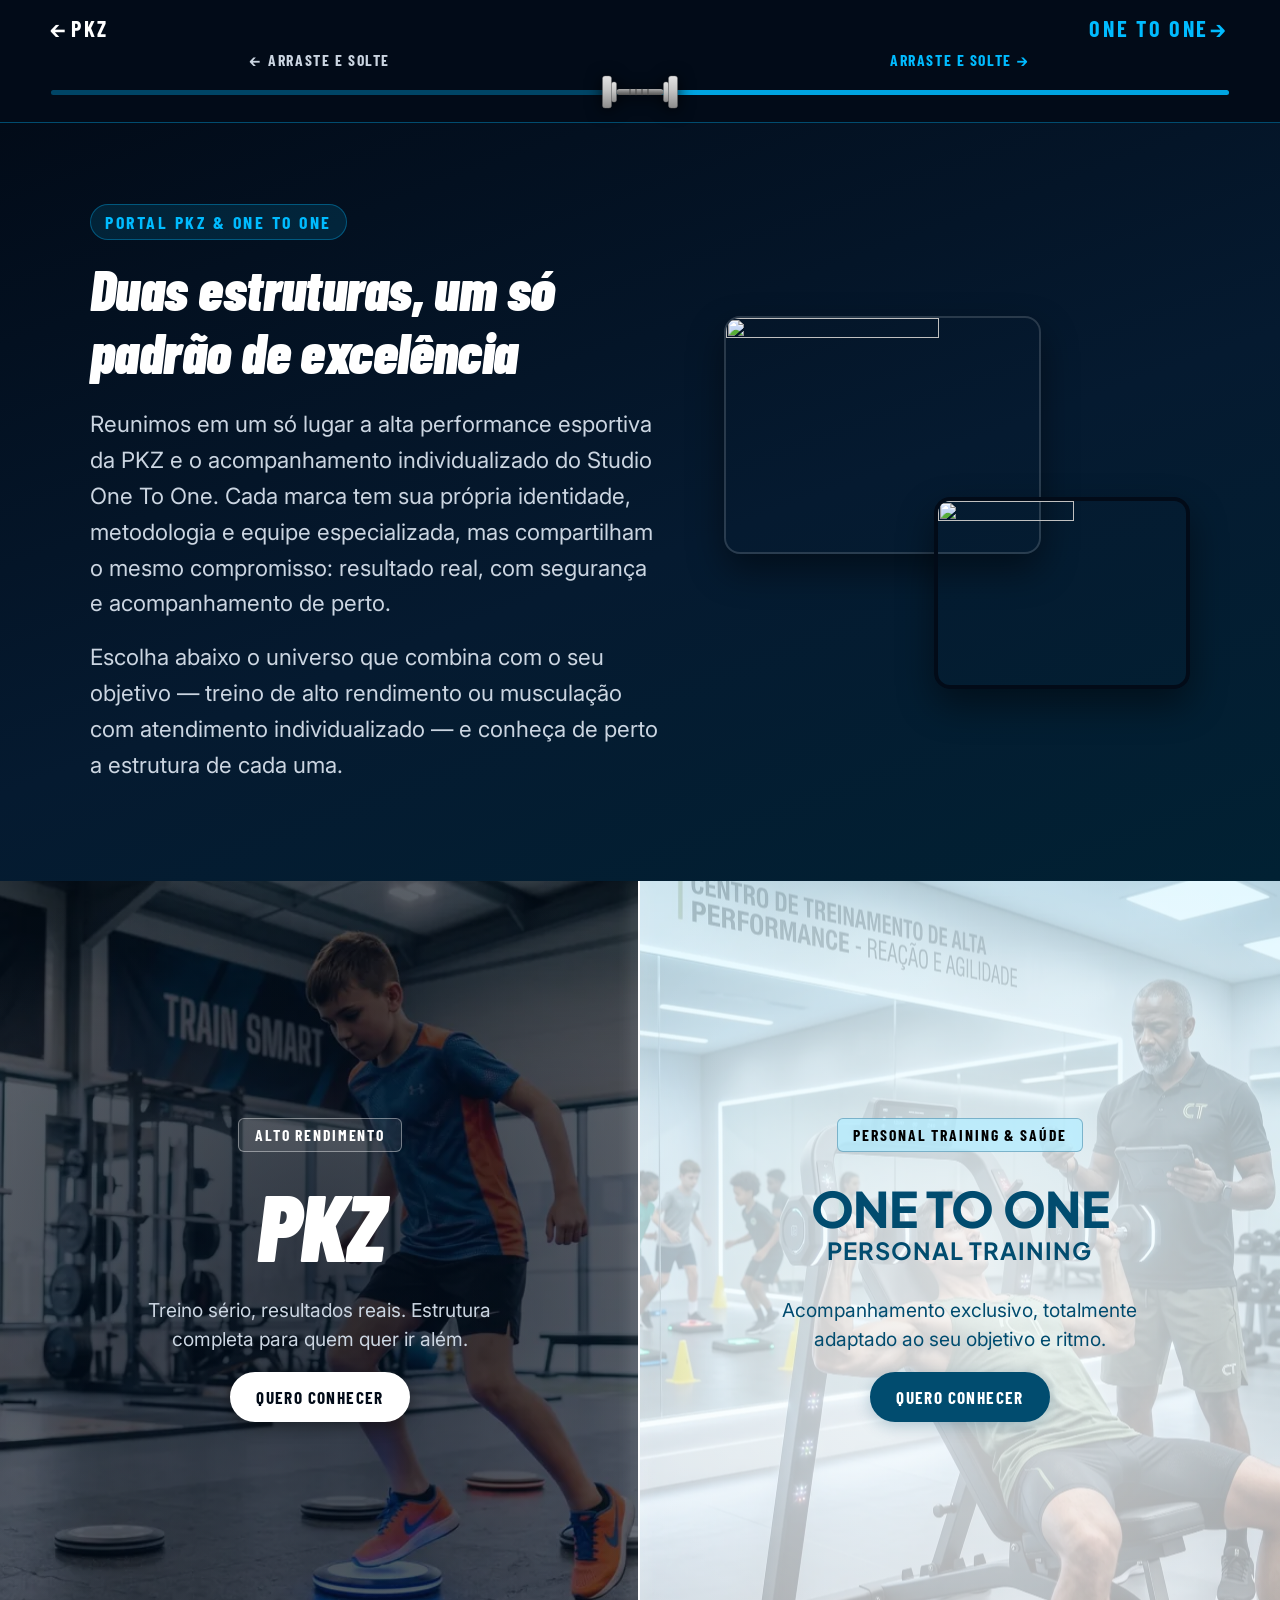
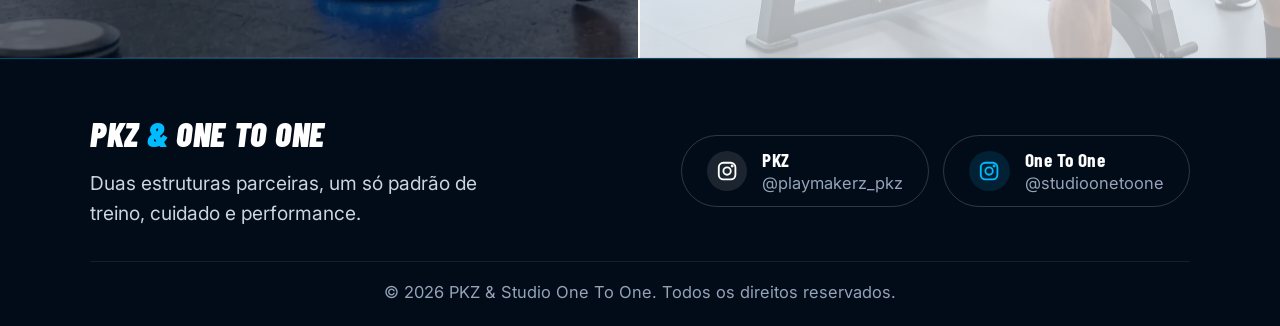
==== index.html @ db1fa5de "Organizando pastas e deixando mobile first" ====
<!doctype html>
<html lang="pt-BR">
  <head>
    <meta charset="UTF-8" />
    <meta name="viewport" content="width=device-width, initial-scale=1.0" />
    <title>PKZ Lab &amp; Studio One To One | Treino na Barra da Tijuca, RJ</title>
    <meta
      name="description"
      content="PKZ Lab e Studio One To One: treino de alto rendimento e personal training com acompanhamento individual na Barra da Tijuca, Rio de Janeiro."
    />
    <meta property="og:type" content="website" />
    <meta property="og:title" content="PKZ Lab &amp; Studio One To One | Treino na Barra da Tijuca, RJ" />
    <meta
      property="og:description"
      content="PKZ Lab e Studio One To One: treino de alto rendimento e personal training com acompanhamento individual na Barra da Tijuca, Rio de Janeiro."
    />
    <meta property="og:locale" content="pt_BR" />
    <meta name="theme-color" content="#020b18" />
    <link rel="icon" href="favicon.svg" type="image/svg+xml" />
    <link rel="preconnect" href="https://fonts.googleapis.com" />
    <link rel="preconnect" href="https://fonts.gstatic.com" crossorigin />
    <link
      href="https://fonts.googleapis.com/css2?family=Barlow+Condensed:ital,wght@0,700;0,900;1,900&family=Inter:wght@400;500;600;700&family=Plus+Jakarta+Sans:wght@700;800&display=swap"
      rel="stylesheet"
    />
    <link rel="stylesheet" href="landing/style.css" />
  </head>
  <body>
    <header id="bar">
      <div id="drag-hint">
        <div class="hint-box pkz-box" id="hint-pkz-box">
          <span class="hint-pkz">← arraste e solte</span>
        </div>
        <div class="hint-box oto-box">
          <span class="hint-oto">arraste e solte →</span>
        </div>
      </div>

      <!-- Nomes das empresas restaurados -->
      <div class="bar-labels">
        <a class="bar-label pkz" href="PKZ/indexPKZ.html"><span aria-hidden="true">← </span>PKZ</a>
        <a class="bar-label oto" href="OneToOne/indexOTO.html">ONE TO ONE<span aria-hidden="true"> →</span></a>
      </div>

      <p id="handle-help" class="visually-hidden">
        Use as setas para mover. Em uma das pontas, pressione Enter ou
        Espaço para entrar.
      </p>

      <div id="track-area">
        <div id="track">
          <div id="fill-l"></div>
          <div id="fill-r"></div>
        </div>

        <div
          id="handle"
          role="slider"
          aria-label="Seletor de marcas PKZ e One To One"
          aria-valuemin="0"
          aria-valuemax="100"
          aria-valuenow="50"
          aria-valuetext="Centro"
          aria-describedby="handle-help"
          tabindex="0"
        >
          <svg
            viewBox="0 0 76 36"
            xmlns="http://www.w3.org/2000/svg"
            aria-hidden="true"
          >
            <defs>
              <linearGradient id="pg" x1="0" y1="0" x2="0" y2="1">
                <stop offset="0%" stop-color="#e2e2e2" />
                <stop offset="45%" stop-color="#c4c4c4" />
                <stop offset="100%" stop-color="#8c8c8c" />
              </linearGradient>
              <linearGradient id="bg" x1="0" y1="0" x2="0" y2="1">
                <stop offset="0%" stop-color="#aaa" />
                <stop offset="55%" stop-color="#777" />
                <stop offset="100%" stop-color="#555" />
              </linearGradient>
            </defs>
            <rect
              x="0.5"
              y="2"
              width="9"
              height="32"
              rx="2.5"
              fill="url(#pg)"
              stroke="#666"
              stroke-width="0.4"
            />
            <rect
              x="9.5"
              y="8"
              width="5"
              height="20"
              rx="2"
              fill="url(#pg)"
              stroke="#777"
              stroke-width="0.4"
            />
            <rect
              x="14.5"
              y="15"
              width="47"
              height="6"
              rx="3"
              fill="url(#bg)"
            />
            <line
              x1="28"
              y1="15.5"
              x2="28"
              y2="20.5"
              stroke="#555"
              stroke-width="1.3"
              stroke-linecap="round"
            />
            <line
              x1="34"
              y1="15.5"
              x2="34"
              y2="20.5"
              stroke="#555"
              stroke-width="1.3"
              stroke-linecap="round"
            />
            <line
              x1="40"
              y1="15.5"
              x2="40"
              y2="20.5"
              stroke="#555"
              stroke-width="1.3"
              stroke-linecap="round"
            />
            <line
              x1="46"
              y1="15.5"
              x2="46"
              y2="20.5"
              stroke="#555"
              stroke-width="1.3"
              stroke-linecap="round"
            />
            <rect
              x="61.5"
              y="8"
              width="5"
              height="20"
              rx="2"
              fill="url(#pg)"
              stroke="#777"
              stroke-width="0.4"
            />
            <rect
              x="66.5"
              y="2"
              width="9"
              height="32"
              rx="2.5"
              fill="url(#pg)"
              stroke="#666"
              stroke-width="0.4"
            />
          </svg>
        </div>
      </div>
    </header>

    <main>
      <!-- ═══ APRESENTAÇÃO (Texto + Imagem) ═══ -->
      <section id="intro" aria-label="Apresentação">
        <div class="intro-inner">
          <div class="intro-text">
            <span class="intro-tag">Portal PKZ &amp; One To One</span>
            <h1>Duas estruturas, um só padrão de excelência</h1>
            <p>
              Reunimos em um só lugar a alta performance esportiva da PKZ e o
              acompanhamento individualizado do Studio One To One. Cada marca
              tem sua própria identidade, metodologia e equipe especializada,
              mas compartilham o mesmo compromisso: resultado real, com
              segurança e acompanhamento de perto.
            </p>
            <p>
              Escolha abaixo o universo que combina com o seu objetivo — treino
              de alto rendimento ou musculação com atendimento individualizado —
              e conheça de perto a estrutura de cada uma.
            </p>
          </div>

          <div class="intro-media" aria-hidden="true">
            <img class="intro-photo photo-pkz" src="PKZ/Fotos/EquipePKZ-800.webp" srcset="PKZ/Fotos/EquipePKZ-480.webp 480w, PKZ/Fotos/EquipePKZ-800.webp 800w, PKZ/Fotos/EquipePKZ-1280.webp 1280w" sizes="(max-width: 860px) 290px, 320px" alt="" width="2760" height="1504" decoding="async" loading="lazy" />
            <img class="intro-photo photo-oto" src="OneToOne/Fotos/equipe-800.webp" srcset="OneToOne/Fotos/equipe-480.webp 480w, OneToOne/Fotos/equipe-800.webp 800w, OneToOne/Fotos/equipe-1280.webp 1280w" sizes="(max-width: 860px) 235px, 260px" alt="" width="2760" height="1504" decoding="async" loading="lazy" />
          </div>
        </div>
      </section>

      <!-- ═══ ESCOLHA SEU UNIVERSO: barra do halter + painéis ═══ -->
      <section id="portal" aria-label="Escolha seu universo">
        <div id="stage">
          <section id="pkz" aria-label="Universo PKZ">
            <div class="p-inner">
              <div class="tag">Alto Rendimento</div>
              <div class="title-box">
                <h2>PKZ</h2>
              </div>
              <p>
                Treino sério, resultados reais. Estrutura completa para quem quer ir
                além.
              </p>

              <!-- Botão CTA PKZ -->
              <a
                href="PKZ/indexPKZ.html"
                class="cta-button pkz-btn"
                id="btn-pkz-cta"
                >Quero conhecer</a
              >
            </div>
          </section>

          <div id="div-line" aria-hidden="true"></div>

          <section id="oto" aria-label="Universo One To One">
            <div class="p-inner">
              <div class="tag">Personal Training &amp; Saúde</div>
              <div class="title-box">
                <h2>ONE TO ONE</h2>
                <div class="sub">Personal Training</div>
              </div>
              <p>
                Acompanhamento exclusivo, totalmente adaptado ao seu objetivo e
                ritmo.
              </p>

              <!-- Botão CTA ONE TO ONE -->
              <a
                href="OneToOne/indexOTO.html"
                class="cta-button oto-btn"
                id="btn-oto-cta"
                >Quero conhecer</a
              >
            </div>
          </section>
        </div>
      </section>
    </main>

    <div class="arrow-hint l" id="arr-l" aria-hidden="true">
      <svg
        width="24"
        height="24"
        viewBox="0 0 24 24"
        fill="none"
        xmlns="http://www.w3.org/2000/svg"
        aria-hidden="true"
      >
        <path
          d="M15 18L9 12L15 6"
          stroke="#ffffff"
          stroke-width="2.5"
          stroke-linecap="round"
          stroke-linejoin="round"
        />
        <path
          d="M15 18L9 12L15 6"
          stroke="#07111e"
          stroke-width="5"
          stroke-linecap="round"
          stroke-linejoin="round"
          opacity="0.6"
        />
      </svg>
    </div>
    <div class="arrow-hint r" id="arr-r" aria-hidden="true">
      <svg
        width="24"
        height="24"
        viewBox="0 0 24 24"
        fill="none"
        xmlns="http://www.w3.org/2000/svg"
        aria-hidden="true"
      >
        <path
          d="M9 6L15 12L9 18"
          stroke="#032b43"
          stroke-width="2.5"
          stroke-linecap="round"
          stroke-linejoin="round"
        />
        <path
          d="M9 6L15 12L9 18"
          stroke="#ffffff"
          stroke-width="5"
          stroke-linecap="round"
          stroke-linejoin="round"
          opacity="0.6"
        />
      </svg>
    </div>

    <div
      id="redir"
      hidden
      role="dialog"
      aria-modal="true"
      aria-labelledby="redir-name"
      aria-describedby="redir-sub"
    >
      <h2 id="redir-name">PKZ</h2>
      <small id="redir-sub">redirecionando...</small>
      <button type="button" id="redir-cancel">Cancelar</button>
    </div>

    <!-- ═══ FOOTER ═══ -->
    <footer id="site-footer">
      <div class="footer-inner">
        <div class="footer-brand">
          <span class="footer-logo">PKZ <span class="footer-amp">&amp;</span> ONE TO ONE</span>
          <p>
            Duas estruturas parceiras, um só padrão de treino, cuidado e
            performance.
          </p>
        </div>

        <div class="footer-social">
          <a
            class="social-card social-pkz"
            href="https://www.instagram.com/playmakerz_pkz/"
            target="_blank"
            rel="noopener noreferrer"
            aria-label="PKZ @playmakerz_pkz, Instagram (abre em nova aba)"
          >
            <span class="social-icon">
              <svg width="20" height="20" viewBox="0 0 24 24" fill="none" stroke="currentColor" stroke-width="2" stroke-linecap="round" stroke-linejoin="round" aria-hidden="true" focusable="false"><rect x="3" y="3" width="18" height="18" rx="5"></rect><circle cx="12" cy="12" r="4"></circle><circle cx="17.5" cy="6.5" r="0.6" fill="currentColor"></circle></svg>
            </span>
            <span class="social-text">
              <strong>PKZ</strong>
              <small>@playmakerz_pkz</small>
            </span>
          </a>

          <a
            class="social-card social-oto"
            href="https://www.instagram.com/studioonetoone/"
            target="_blank"
            rel="noopener noreferrer"
            aria-label="One To One @studioonetoone, Instagram (abre em nova aba)"
          >
            <span class="social-icon">
              <svg width="20" height="20" viewBox="0 0 24 24" fill="none" stroke="currentColor" stroke-width="2" stroke-linecap="round" stroke-linejoin="round" aria-hidden="true" focusable="false"><rect x="3" y="3" width="18" height="18" rx="5"></rect><circle cx="12" cy="12" r="4"></circle><circle cx="17.5" cy="6.5" r="0.6" fill="currentColor"></circle></svg>
            </span>
            <span class="social-text">
              <strong>One To One</strong>
              <small>@studioonetoone</small>
            </span>
          </a>
        </div>
      </div>

      <div class="footer-bottom">
        <span>&copy; 2026 PKZ &amp; Studio One To One. Todos os direitos reservados.</span>
      </div>
    </footer>

    <script src="landing/script.js"></script>
  </body>
</html>
---- landing/style.css ----
/* Landing PKZ Lab + Studio One To One: tokens (valores iguais aos das páginas de marca). */
:root {
  --bg-base: #020b18; /* fundo escuro (PKZ) */
  --bg-deep: #012133; /* azul profundo: trilho do slider, fim do degradê da apresentação */
  --accent: #014c6f; /* azul petróleo (One To One) */
  --accent-light: #00bbff; /* ciano (One To One): destaques, foco, hover */
  --text-muted: #cbd5e1; /* texto de apoio sobre fundo escuro */
  --text-subtle: #94a3b8; /* texto terciário */
  --font-display: "Barlow Condensed", "Plus Jakarta Sans", sans-serif; /* rótulos e títulos PKZ */
  --font-display-oto: "Plus Jakarta Sans", "Inter", sans-serif; /* títulos One To One */
  --font-body: "Inter", sans-serif;

  /* Escala tipográfica: piso de 14px, cresce com a largura (rem + vw). */
  --fs-xs: clamp(0.875rem, 0.74rem + 0.3vw, 1.25rem); /* tags, dica do halter, rodapé fino */
  --fs-sm: clamp(0.9375rem, 0.75rem + 0.35vw, 1.25rem); /* rodapé */
  --fs-md: clamp(1rem, 0.72rem + 0.6vw, 1.625rem); /* texto corrido */
  --fs-lg: clamp(1.0625rem, 0.6rem + 1.1vw, 2.2rem); /* subtítulo, intro h2 menor */
  --fs-cta: clamp(0.875rem, 0.6rem + 0.6vw, 1.5rem); /* botões */
  --fs-label: clamp(1rem, 0.55rem + 1.05vw, 2.4rem); /* rótulos da barra */
  --fs-title: clamp(1.5rem, 0.5rem + 3.2vw, 5.5rem); /* título One To One */
  --fs-h2: clamp(1.8rem, 1rem + 2.4vw, 4.5rem); /* título da apresentação */
  --fs-hero: clamp(2.5rem, 1rem + 6.2vw, 9rem); /* título PKZ */
  --fs-intro: clamp(1.125rem, 0.8rem + 0.75vw, 2rem); /* texto da apresentação */
  --fs-intro-title: clamp(2rem, 1.1rem + 3vw, 5.5rem); /* título da apresentação */
  --fs-intro-tag: clamp(1rem, 0.8rem + 0.4vw, 1.5rem); /* etiqueta da apresentação */
  --fs-footer-logo: clamp(1.5rem, 1rem + 1.4vw, 3rem); /* nome no rodapé */
  --wrap-landing: clamp(1100px, 78vw, 1700px); /* largura da apresentação e do rodapé */

  /* Altura da barra superior: mobile sem rótulos; desktop com rótulos + dica + trilho. */
  --bar-h: 96px;
}
@media (min-width: 48.0625em) {
  :root {
    --bar-h: calc(108px + 1.2vw);
  }
}

* {
  margin: 0;
  padding: 0;
  box-sizing: border-box;
}

html {
  scroll-behavior: smooth;
}

.visually-hidden {
  position: absolute;
  width: 1px;
  height: 1px;
  margin: -1px;
  padding: 0;
  overflow: hidden;
  clip: rect(0, 0, 0, 0);
  white-space: nowrap;
  border: 0;
}

body {
  min-height: 100%;
  padding-top: var(--bar-h);
  overflow-x: hidden;
  overflow-wrap: anywhere; /* fonte grande: palavra longa quebra em vez de vazar do painel */
}

/* ═══════════════════════════════════════
  BARRA SUPERIOR COM HALTER (fixa no topo)
═══════════════════════════════════════ */
#bar {
  position: fixed;
  top: 0;
  left: 0;
  right: 0;
  height: var(--bar-h);
  background: var(--bg-base);
  z-index: 200;
  display: flex;
  flex-direction: column;
  justify-content: flex-end;
  padding: 0 clamp(16px, 4vw, 52px) 12px;
  gap: 8px;
  border-bottom: 1px solid var(--accent);
  user-select: none;
}

#drag-hint {
  position: absolute;
  bottom: 52px;
  left: 0;
  right: 0;
  display: flex;
  align-items: center;
  pointer-events: none;
  transition: opacity 0.5s;
  text-align: center;
  z-index: 210;
}

.hint-box {
  display: flex;
  justify-content: center;
  align-items: center;
  padding: 0 10px;
}

.hint-box.pkz-box {
  width: 50%;
  flex-shrink: 0;
}

.hint-box.oto-box {
  flex: 1;
}

#drag-hint span {
  font-family: var(--font-display);
  font-weight: 700;
  font-size: var(--fs-xs);
  line-height: 1.3;
  letter-spacing: 0.1em;
  text-transform: uppercase;
}

#drag-hint .hint-pkz {
  color: var(--text-muted);
}

#drag-hint .hint-oto {
  color: var(--accent-light);
}

/* Nomes das Empresas (Desktop) */
.bar-labels {
  display: flex;
  justify-content: space-between;
  align-items: center;
  margin-bottom: calc(var(--fs-xs) * 1.3 + 4px); /* espaço da linha da dica do halter */
}

.bar-label {
  display: inline-flex;
  align-items: center;
  min-height: 2.75rem; /* alvo de toque >= 44px, sem mudar a altura da barra: */
  margin-block: min(0px, calc((1.2 * var(--fs-label) - 2.75rem) / 2));
  font-family: var(--font-display);
  font-weight: 700;
  font-size: var(--fs-label);
  line-height: 1.2;
  letter-spacing: 0.12em;
  text-transform: uppercase;
  text-decoration: none;
}
.bar-label.pkz {
  color: #ffffff;
}
.bar-label.oto {
  color: var(--accent-light);
}

@media (max-width: 48em) {
  .bar-labels {
    display: none;
  }
}

.bar-label:focus-visible {
  outline: 2px solid var(--accent-light);
  outline-offset: 2px;
  border-radius: 2px;
}

#track-area {
  position: relative;
  height: 36px;
  display: flex;
  align-items: center;
}

#track {
  width: 100%;
  height: 5px;
  background: var(--bg-deep);
  border-radius: 3px;
  position: relative;
}

#fill-l {
  position: absolute;
  left: 0;
  top: 0;
  bottom: 0;
  width: 50%;
  background: var(--accent);
  border-radius: 3px;
  opacity: 0.85;
  pointer-events: none;
}
#fill-r {
  position: absolute;
  right: 0;
  top: 0;
  bottom: 0;
  width: 50%;
  background: var(--accent-light);
  border-radius: 3px;
  opacity: 0.85;
  pointer-events: none;
}

#handle {
  padding: 4px 0;
  position: absolute;
  top: 50%;
  left: 50%;
  transform: translate(-50%, -50%);
  cursor: grab;
  z-index: 10;
  touch-action: none;
}
#handle:active {
  cursor: grabbing;
}
/* empurrão de descoberta: some no primeiro uso (.used) e com reduced-motion */
@media (prefers-reduced-motion: no-preference) {
  #handle:not(.used) {
    animation: nudge 1.4s ease-in-out 0.6s 1;
  }
}
@keyframes nudge {
  0%,
  100% {
    translate: 0 0;
  }
  15%,
  55% {
    translate: -10px 0;
  }
  35%,
  75% {
    translate: 10px 0;
  }
}
#handle svg {
  width: clamp(56px, 15vw, 76px);
  height: 36px;
  display: block;
  filter: drop-shadow(0 2px 8px rgba(0, 0, 0, 0.85));
  transition: filter 0.2s;
}
#handle:active svg {
  filter: drop-shadow(0 0 14px rgba(255, 255, 255, 0.4))
    drop-shadow(0 2px 8px rgba(0, 0, 0, 0.85));
}

/* ═══════════════════════════════════════
  APRESENTAÇÃO (Texto + Imagem)
═══════════════════════════════════════ */
#intro {
  background: linear-gradient(160deg, var(--bg-base) 0%, #051a30 55%, var(--bg-deep) 100%);
  padding: clamp(56px, 9vh, 96px) clamp(20px, 5vw, 48px);
}

.intro-inner {
  max-width: var(--wrap-landing);
  margin: 0 auto;
  display: grid;
  grid-template-columns: 1.1fr 0.9fr;
  gap: clamp(32px, 5vw, 64px);
  align-items: center;
}

.intro-tag {
  display: inline-block;
  font-family: var(--font-display);
  font-weight: 700;
  font-size: var(--fs-intro-tag);
  letter-spacing: 0.14em;
  text-transform: uppercase;
  color: var(--accent-light);
  background: rgba(0, 187, 255, 0.12);
  border: 1px solid rgba(0, 187, 255, 0.35);
  padding: 6px 14px;
  border-radius: 20px;
  margin-bottom: 18px;
}

.intro-text h1 {
  font-family: var(--font-display);
  font-weight: 900;
  font-style: italic;
  font-size: var(--fs-intro-title);
  line-height: 1.12;
  color: #ffffff;
  margin-bottom: 0.4em;
  letter-spacing: -0.01em;
}

.intro-text p {
  font-family: var(--font-body);
  font-size: var(--fs-intro);
  line-height: 1.6;
  color: var(--text-muted);
  margin-bottom: 0.8em;
  max-width: 52ch;
}

.intro-media {
  position: relative;
  width: 100%;
  aspect-ratio: 4 / 3.2;
}

.intro-photo {
  position: absolute;
  object-fit: cover;
  height: auto; /* o atributo height da img não deve esticar a foto */
  border-radius: 16px;
  box-shadow: 0 16px 36px rgba(0, 0, 0, 0.45);
}

.photo-pkz {
  width: 68%;
  aspect-ratio: 4 / 3;
  top: 0;
  left: 0;
  border: 2px solid rgba(255, 255, 255, 0.15);
  z-index: 1;
}

.photo-oto {
  width: 55%;
  aspect-ratio: 4 / 3;
  bottom: 0;
  right: 0;
  border: 4px solid var(--bg-base);
  z-index: 2;
}

@media (max-width: 53.75em) {
  .intro-inner {
    grid-template-columns: 1fr;
  }
  .intro-text p {
    max-width: none;
  }
  .intro-media {
    aspect-ratio: 5 / 4;
    max-width: 420px;
    margin: 0 auto;
  }
}

/* ═══════════════════════════════════════
  PAINÉIS COM IMAGENS DE FUNDO
═══════════════════════════════════════ */
#stage {
  scroll-margin-top: var(--bar-h); /* ao rolar até os painéis, a barra fixa não os cobre */
  position: relative;
  width: 100%;
  height: calc(100vh - var(--bar-h));
  height: calc(100svh - var(--bar-h));
  display: flex;
  overflow: hidden;
}

#pkz {
  width: 50%;
  background-color: var(--bg-base);
  background-image:
    radial-gradient(
      ellipse 70% 60% at 50% 50%,
      rgba(2, 11, 24, 0.55),
      rgba(2, 11, 24, 0) 100%
    ),
    linear-gradient(rgba(2, 11, 24, 0.62), rgba(2, 11, 24, 0.62)),
    url("Fotos/LandingPKZ-1280.webp");
  background-size: cover;
  background-position: center;
  display: flex;
  align-items: center;
  justify-content: center;
  overflow: hidden;
  flex-shrink: 0;
}

#oto {
  flex: 1;
  background-color: var(--accent-light);
  background-image:
    radial-gradient(
      ellipse 70% 60% at 50% 50%,
      rgba(255, 255, 255, 0.6),
      rgba(255, 255, 255, 0) 100%
    ),
    linear-gradient(rgba(214, 245, 255, 0.66), rgba(255, 255, 255, 0.64)),
    url("Fotos/LandingOneToOne-1280.webp");
  background-size: cover;
  background-position: center;
  display: flex;
  align-items: center;
  justify-content: center;
  overflow: hidden;
}

/* Fundos menores no mobile (mesmos gradientes, variante -800) */
@media (max-width: 48em) {
  #pkz {
    background-image:
      radial-gradient(
        ellipse 70% 60% at 50% 50%,
        rgba(2, 11, 24, 0.55),
        rgba(2, 11, 24, 0) 100%
      ),
      linear-gradient(rgba(2, 11, 24, 0.62), rgba(2, 11, 24, 0.62)),
      url("Fotos/LandingPKZ-800.webp");
  }
  #oto {
    background-image:
      radial-gradient(
        ellipse 70% 60% at 50% 50%,
        rgba(255, 255, 255, 0.6),
        rgba(255, 255, 255, 0) 100%
      ),
      linear-gradient(rgba(214, 245, 255, 0.66), rgba(255, 255, 255, 0.64)),
      url("Fotos/LandingOneToOne-800.webp");
  }
}

#div-line {
  position: absolute;
  top: 0;
  bottom: 0;
  left: 50%;
  width: 2px;
  background: #ffffff;
  transform: translateX(-50%);
  box-shadow: 0 0 18px rgba(255, 255, 255, 0.9);
  z-index: 10;
  pointer-events: none;
}

.p-inner {
  padding: clamp(16px, 3vh, 44px) clamp(12px, 3vw, 36px);
  text-align: center;
  width: 100%;
  max-width: clamp(380px, 36vw, 720px);
  display: flex;
  flex-direction: column;
  align-items: center;
}

.tag {
  display: inline-block;
  font-family: var(--font-display);
  font-weight: 700;
  font-size: var(--fs-xs);
  line-height: 1.3;
  letter-spacing: 0.12em;
  text-transform: uppercase;
  padding: 0.4em 1em;
  border-radius: 6px;
  margin-bottom: clamp(10px, 2vh, 20px);
  text-wrap: balance; /* no mobile quebra em 2 linhas em vez de cortar */
}

#pkz .tag {
  color: #ffffff;
  background: rgba(255, 255, 255, 0.08);
  border: 1px solid rgba(255, 255, 255, 0.4);
}

#oto .tag {
  color: #000000;
  background: rgba(179, 236, 255, 0.75);
  border: 1px solid rgba(1, 76, 111, 0.35);
}

.title-box {
  min-height: clamp(60px, 12vh, 110px);
  display: flex;
  flex-direction: column;
  justify-content: center;
  align-items: center;
  margin-bottom: clamp(10px, 2vh, 20px);
  width: 100%;
}

#pkz h2 {
  font-family: "Barlow Condensed", sans-serif;
  font-weight: 900;
  font-style: italic;
  font-size: var(--fs-hero);
  line-height: 0.9;
  color: #ffffff;
  letter-spacing: -0.02em;
  word-break: break-word;
}

#oto h2 {
  font-family: var(--font-display-oto);
  font-weight: 800;
  font-size: var(--fs-title);
  line-height: 1;
  color: var(--accent);
  letter-spacing: -0.01em;
  margin-bottom: 2px;
  word-break: break-word;
}

#oto .sub {
  font-family: var(--font-display-oto);
  font-weight: 700;
  font-size: var(--fs-lg);
  color: var(--accent);
  text-transform: uppercase;
  letter-spacing: 1px;
  text-wrap: balance; /* mobile: PERSONAL / TRAINING em 2 linhas */
}

#pkz p,
#oto p {
  font-family: var(--font-body);
  font-size: var(--fs-md);
  line-height: 1.5;
  max-width: 22em;
  width: 100%;
  margin: 0 auto clamp(14px, 2vh, 24px);
}

#pkz p {
  color: var(--text-muted);
}
#oto p {
  color: var(--accent);
}

/* ═══════════════════════════════════════
  BOTÕES CALL-TO-ACTION (CTA)
═══════════════════════════════════════ */
.cta-button {
  display: inline-flex;
  align-items: center;
  justify-content: center;
  padding: 0.75em 1.4em;
  min-height: 2.75rem;
  border-radius: 9999px;
  font-family: var(--font-display);
  font-weight: 700;
  font-size: var(--fs-cta);
  letter-spacing: 0.08em;
  text-transform: uppercase;
  text-decoration: none;
  cursor: pointer;
  text-align: center;
  max-width: 100%; /* com fonte grande o texto quebra em vez de vazar do painel */
  outline: none;
  transition:
    transform 0.25s cubic-bezier(0.4, 0, 0.2, 1),
    box-shadow 0.25s cubic-bezier(0.4, 0, 0.2, 1),
    background-color 0.25s ease,
    color 0.25s ease,
    border-color 0.25s ease;
}

.pkz-btn {
  background-color: #ffffff;
  color: var(--bg-base);
  border: 2px solid #ffffff;
  box-shadow: 0 4px 16px rgba(0, 0, 0, 0.4);
}

.pkz-btn:hover {
  background-color: rgba(255, 255, 255, 0.88);
  border-color: rgba(255, 255, 255, 0.88);
  transform: translateY(-2px) scale(1.03);
  box-shadow: 0 6px 22px rgba(255, 255, 255, 0.25);
}

.pkz-btn:active {
  transform: translateY(0) scale(0.98);
  box-shadow: 0 2px 8px rgba(0, 0, 0, 0.5);
}

.oto-btn {
  background-color: var(--accent);
  color: #ffffff;
  border: 2px solid var(--accent);
  box-shadow: 0 4px 16px rgba(1, 76, 111, 0.25);
}

.oto-btn:hover {
  background-color: var(--accent-light);
  border-color: var(--accent-light);
  color: #000000;
  transform: translateY(-2px) scale(1.03);
  box-shadow: 0 6px 22px rgba(0, 187, 255, 0.35);
}

.oto-btn:active {
  transform: translateY(0) scale(0.98);
  box-shadow: 0 2px 8px rgba(1, 76, 111, 0.3);
}

/* ═══════════════════════════════════════
  SETAS NAS BORDAS
═══════════════════════════════════════ */
.arrow-hint {
  position: fixed;
  top: 50%;
  transform: translateY(-50%);
  opacity: 0;
  pointer-events: none;
  z-index: 100;
  transition: opacity 0.3s;
  width: 48px;
  height: 48px;
  display: flex;
  align-items: center;
  justify-content: center;
  border-radius: 50%;
  box-shadow: 0 4px 12px rgba(0, 0, 0, 0.5);
}

.arrow-hint svg {
  width: 24px;
  height: 24px;
  display: block;
}

.arrow-hint.l {
  left: clamp(12px, 2vw, 24px);
  background-color: var(--bg-base);
  border: 1px solid rgba(255, 255, 255, 0.3);
}

.arrow-hint.r {
  right: clamp(12px, 2vw, 24px);
  background-color: #ffffff;
  border: 1px solid rgba(0, 0, 0, 0.2);
}

.arrow-hint.on {
  opacity: 1;
  animation: beat 0.6s ease-in-out infinite alternate;
}

@keyframes beat {
  from {
    transform: translateY(-50%) scale(0.8);
  }
  to {
    transform: translateY(-50%) scale(1.2);
  }
}

#redir {
  position: fixed;
  inset: 0;
  z-index: 999;
  display: flex;
  flex-direction: column;
  align-items: center;
  justify-content: center;
  opacity: 0;
  pointer-events: none;
  transition: opacity 0.45s;
}
#redir[hidden] {
  display: none;
}
#redir.on {
  opacity: 1;
  pointer-events: all;
}
#redir h2 {
  font-family: var(--font-display);
  font-weight: 900;
  font-style: italic;
  font-size: clamp(2.5rem, 10vw, 4.5rem);
  color: inherit;
  margin-bottom: 10px;
  text-align: center;
}
#redir small {
  font-family: var(--font-body);
  font-size: var(--fs-sm);
  opacity: 0.7;
  color: inherit;
}

#redir-cancel {
  margin-top: 28px;
  min-height: 2.75rem;
  padding: 10px 28px;
  border: 2px solid currentColor;
  border-radius: 9999px;
  background: transparent;
  color: inherit;
  font-family: var(--font-display);
  font-weight: 700;
  font-size: 1.05rem;
  letter-spacing: 0.1em;
  text-transform: uppercase;
  cursor: pointer;
}
#redir-cancel:hover {
  background: rgba(255, 255, 255, 0.16);
}

#handle:focus-visible,
#redir-cancel:focus-visible,
.cta-button:focus-visible {
  outline: 3px solid var(--accent-light);
  outline-offset: 3px;
}
#redir-cancel:focus-visible {
  outline-color: #ffffff;
}
/* painel claro (One To One): o anel ciano some sobre o fundo pastel; usa o azul petróleo */
.oto-btn:focus-visible {
  outline-color: var(--accent);
}
.social-card:focus-visible {
  outline: 3px solid #ffffff;
  outline-offset: 3px;
}

/* ═══════════════════════════════════════
  FOOTER
═══════════════════════════════════════ */
#site-footer {
  background: var(--bg-base);
  border-top: 1px solid var(--accent);
  padding: clamp(40px, 6vh, 64px) clamp(20px, 5vw, 48px) 24px;
}

.footer-inner {
  max-width: var(--wrap-landing);
  margin: 0 auto;
  display: flex;
  flex-wrap: wrap;
  justify-content: space-between;
  align-items: center;
  gap: 32px;
}

.footer-brand {
  max-width: clamp(420px, 28vw, 640px);
}

.footer-logo {
  display: block;
  font-family: var(--font-display);
  font-weight: 900;
  font-style: italic;
  font-size: var(--fs-footer-logo);
  color: #ffffff;
  letter-spacing: 0.02em;
  margin-bottom: 0.4em;
}

.footer-amp {
  color: var(--accent-light);
}

.footer-brand p {
  font-family: var(--font-body);
  font-size: var(--fs-md);
  line-height: 1.6;
  color: var(--text-muted);
}

.footer-social {
  display: flex;
  flex-wrap: wrap;
  gap: 14px;
}

.social-card {
  display: inline-flex;
  align-items: center;
  gap: 0.8em;
  padding: 0.6em 1.3em;
  font-size: var(--fs-md); /* ícone e espaçamentos do cartão acompanham o texto */
  border-radius: 9999px;
  text-decoration: none;
  border: 1px solid rgba(255, 255, 255, 0.18);
  transition:
    transform 0.25s cubic-bezier(0.4, 0, 0.2, 1),
    box-shadow 0.25s cubic-bezier(0.4, 0, 0.2, 1),
    border-color 0.25s ease;
}

.social-icon {
  display: flex;
  align-items: center;
  justify-content: center;
  width: 2.1em;
  height: 2.1em;
  border-radius: 50%;
  flex-shrink: 0;
}

.social-text {
  display: flex;
  flex-direction: column;
  line-height: 1.3;
}

.social-text strong {
  font-family: var(--font-display);
  font-weight: 700;
  font-size: var(--fs-md);
  color: #ffffff;
  letter-spacing: 0.02em;
}

.social-text small {
  font-family: var(--font-body);
  font-size: var(--fs-sm);
  color: var(--text-subtle);
}

.social-pkz .social-icon {
  color: #ffffff;
  background: rgba(255, 255, 255, 0.1);
}
.social-pkz:hover {
  transform: translateY(-2px);
  border-color: rgba(255, 255, 255, 0.5);
  box-shadow: 0 6px 18px rgba(255, 255, 255, 0.12);
}

.social-oto .social-icon {
  color: var(--accent-light);
  background: rgba(0, 187, 255, 0.12);
}
.social-oto:hover {
  transform: translateY(-2px);
  border-color: rgba(0, 187, 255, 0.5);
  box-shadow: 0 6px 18px rgba(0, 187, 255, 0.25);
}

.footer-bottom {
  max-width: var(--wrap-landing);
  margin: 32px auto 0;
  padding-top: 20px;
  border-top: 1px solid rgba(255, 255, 255, 0.08);
  text-align: center;
}

.footer-bottom span {
  font-family: var(--font-body);
  font-size: var(--fs-sm);
  color: var(--text-subtle);
}

/* Alto contraste do sistema: o que é só fundo (trilho, preenchimentos, painéis sobre foto) ganha forma/borda */
@media (forced-colors: active) {
  #track {
    background: Canvas;
    border: 1px solid CanvasText;
  }
  #fill-l,
  #fill-r {
    background: Highlight;
    opacity: 1;
  }
  #div-line {
    background: CanvasText;
    box-shadow: none;
  }
  .p-inner {
    background: Canvas;
    border: 1px solid CanvasText;
    border-radius: 12px;
  }
  .tag,
  .intro-tag,
  .cta-button,
  .social-card,
  #redir-cancel {
    border: 2px solid ButtonText;
  }
  #handle:focus-visible,
  .cta-button:focus-visible,
  .bar-label:focus-visible,
  .social-card:focus-visible,
  #redir-cancel:focus-visible {
    outline: 3px solid Highlight;
  }
  #redir {
    background: Canvas !important;
    color: CanvasText !important;
  }
}
@media (prefers-contrast: more) {
  :root {
    --text-muted: #ffffff;
    --text-subtle: #e2e8f0;
  }
  .tag,
  .intro-tag,
  .social-card {
    border-width: 2px;
    border-color: currentColor;
  }
}

@media (prefers-reduced-motion: reduce) {
  html {
    scroll-behavior: auto;
  }
  .arrow-hint.on {
    animation: none;
  }
  *,
  *::before,
  *::after {
    transition-duration: 0.01ms !important;
  }
}

/* Ícone do Instagram acompanha o tamanho do cartão */
.social-icon svg { width: 55%; height: 55%; }
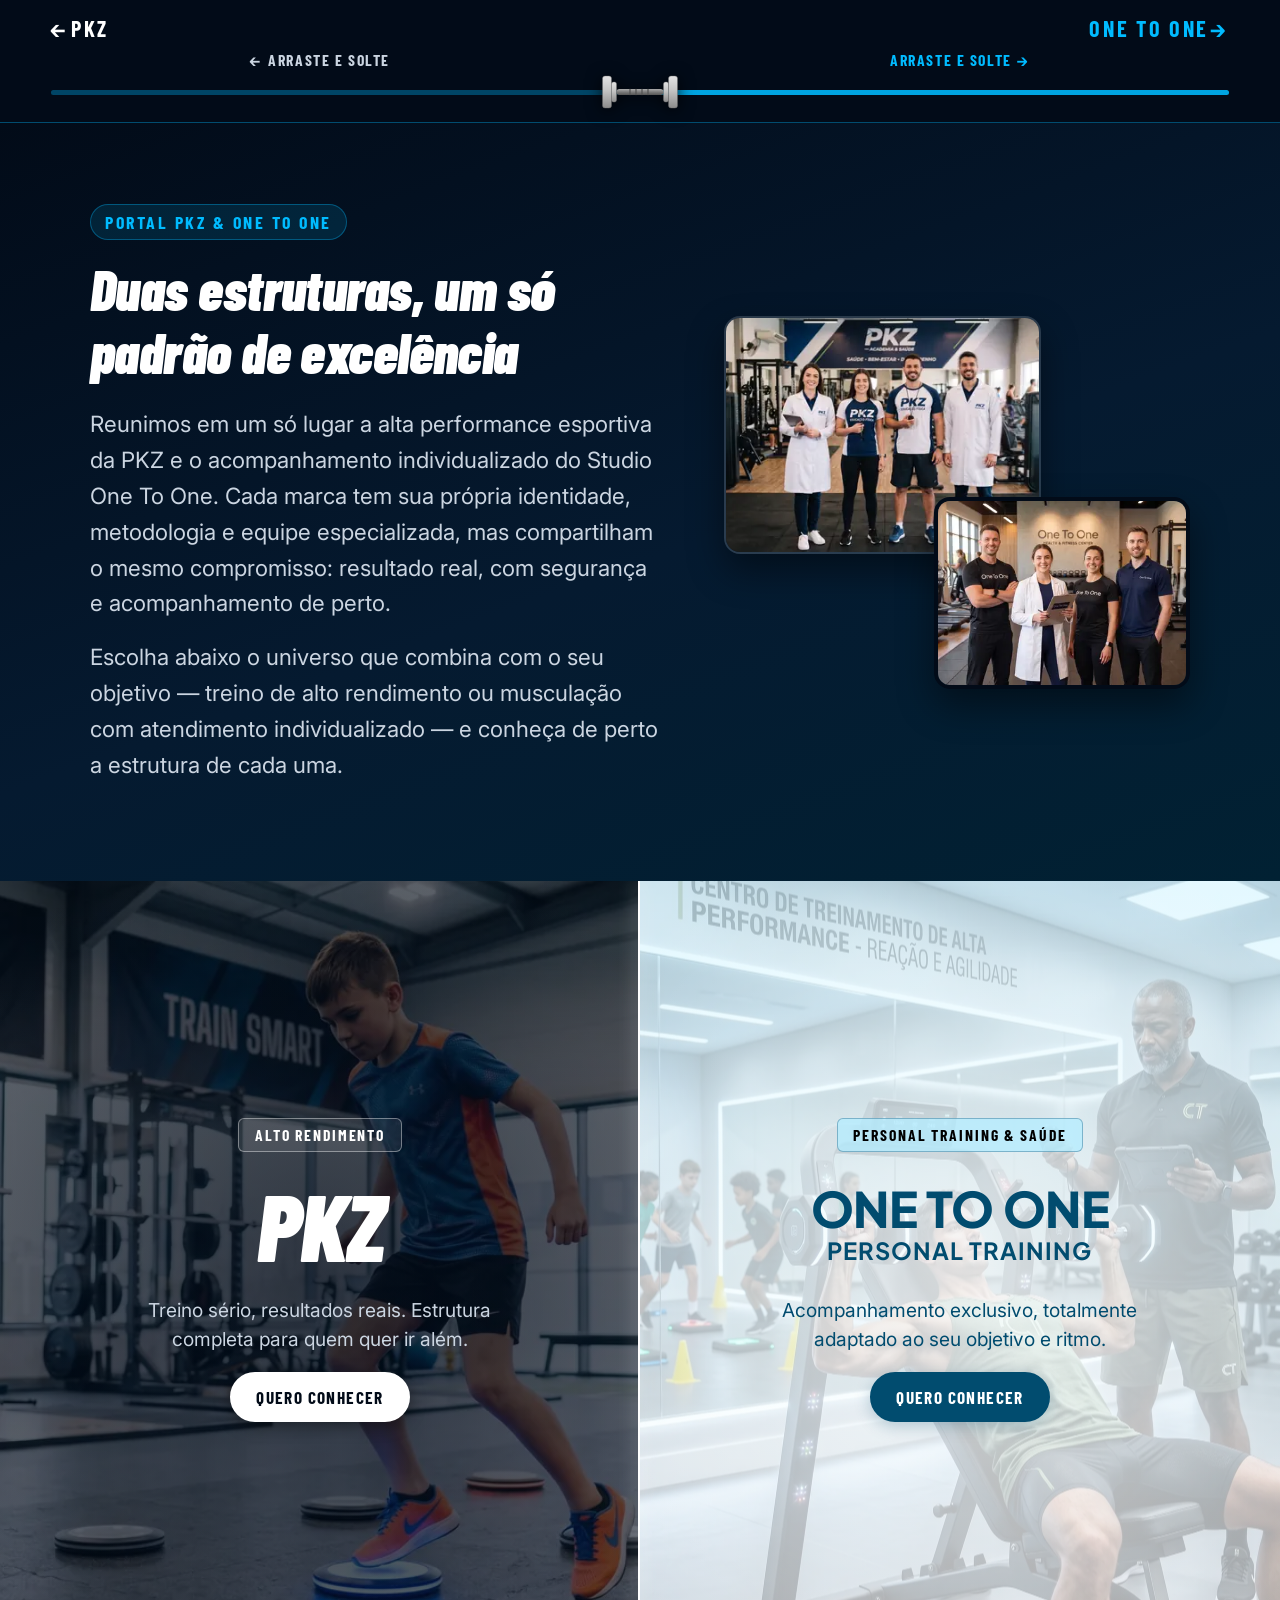
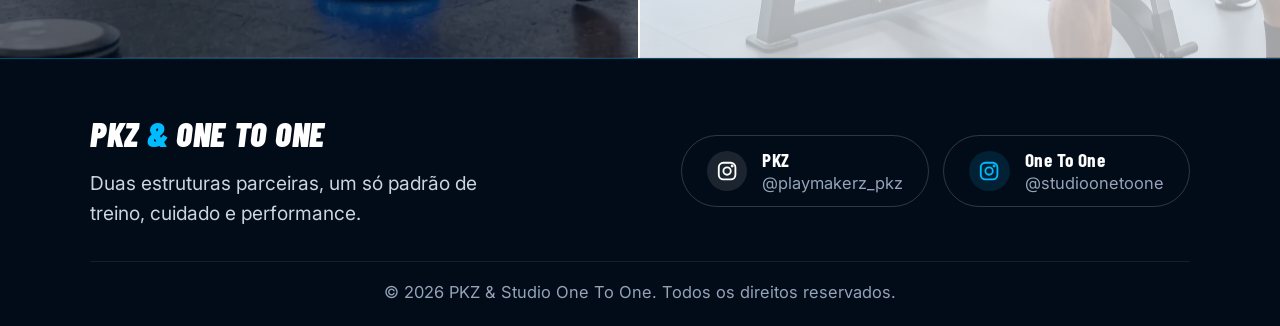
==== commit 0aad5a7b: "Finalizando ajustes" ====
--- a/index.html
+++ b/index.html
@@ -16,14 +16,14 @@
     />
     <meta property="og:locale" content="pt_BR" />
     <meta name="theme-color" content="#020b18" />
-    <link rel="icon" href="favicon.svg" type="image/svg+xml" />
+    <link rel="icon" href="assets/icons/favicon.svg" type="image/svg+xml" />
     <link rel="preconnect" href="https://fonts.googleapis.com" />
     <link rel="preconnect" href="https://fonts.gstatic.com" crossorigin />
     <link
       href="https://fonts.googleapis.com/css2?family=Barlow+Condensed:ital,wght@0,700;0,900;1,900&family=Inter:wght@400;500;600;700&family=Plus+Jakarta+Sans:wght@700;800&display=swap"
       rel="stylesheet"
     />
-    <link rel="stylesheet" href="landing/style.css" />
+    <link rel="stylesheet" href="css/portal.css" />
   </head>
   <body>
     <header id="bar">
@@ -38,8 +38,8 @@
 
       <!-- Nomes das empresas restaurados -->
       <div class="bar-labels">
-        <a class="bar-label pkz" href="PKZ/indexPKZ.html"><span aria-hidden="true">← </span>PKZ</a>
-        <a class="bar-label oto" href="OneToOne/indexOTO.html">ONE TO ONE<span aria-hidden="true"> →</span></a>
+        <a class="bar-label pkz" href="pages/pkz.html"><span aria-hidden="true">← </span>PKZ</a>
+        <a class="bar-label oto" href="pages/one-to-one.html">ONE TO ONE<span aria-hidden="true"> →</span></a>
       </div>
 
       <p id="handle-help" class="visually-hidden">
@@ -192,8 +192,8 @@
           </div>
 
           <div class="intro-media" aria-hidden="true">
-            <img class="intro-photo photo-pkz" src="PKZ/Fotos/EquipePKZ-800.webp" srcset="PKZ/Fotos/EquipePKZ-480.webp 480w, PKZ/Fotos/EquipePKZ-800.webp 800w, PKZ/Fotos/EquipePKZ-1280.webp 1280w" sizes="(max-width: 860px) 290px, 320px" alt="" width="2760" height="1504" decoding="async" loading="lazy" />
-            <img class="intro-photo photo-oto" src="OneToOne/Fotos/equipe-800.webp" srcset="OneToOne/Fotos/equipe-480.webp 480w, OneToOne/Fotos/equipe-800.webp 800w, OneToOne/Fotos/equipe-1280.webp 1280w" sizes="(max-width: 860px) 235px, 260px" alt="" width="2760" height="1504" decoding="async" loading="lazy" />
+            <img class="intro-photo photo-pkz" src="assets/img/pkz/EquipePKZ-800.webp" srcset="assets/img/pkz/EquipePKZ-480.webp 480w, assets/img/pkz/EquipePKZ-800.webp 800w, assets/img/pkz/EquipePKZ-1280.webp 1280w" sizes="(max-width: 860px) 290px, 320px" alt="" width="2760" height="1504" decoding="async" loading="lazy" />
+            <img class="intro-photo photo-oto" src="assets/img/one-to-one/equipe-800.webp" srcset="assets/img/one-to-one/equipe-480.webp 480w, assets/img/one-to-one/equipe-800.webp 800w, assets/img/one-to-one/equipe-1280.webp 1280w" sizes="(max-width: 860px) 235px, 260px" alt="" width="2760" height="1504" decoding="async" loading="lazy" />
           </div>
         </div>
       </section>
@@ -214,7 +214,7 @@
 
               <!-- Botão CTA PKZ -->
               <a
-                href="PKZ/indexPKZ.html"
+                href="pages/pkz.html"
                 class="cta-button pkz-btn"
                 id="btn-pkz-cta"
                 >Quero conhecer</a
@@ -238,7 +238,7 @@
 
               <!-- Botão CTA ONE TO ONE -->
               <a
-                href="OneToOne/indexOTO.html"
+                href="pages/one-to-one.html"
                 class="cta-button oto-btn"
                 id="btn-oto-cta"
                 >Quero conhecer</a
@@ -366,6 +366,6 @@
       </div>
     </footer>
 
-    <script src="landing/script.js"></script>
+    <script src="js/portal.js"></script>
   </body>
 </html>
--- a/css/portal.css
+++ b/css/portal.css
@@ -0,0 +1,927 @@
+/* Landing PKZ Lab + Studio One To One: tokens (valores iguais aos das páginas de marca). */
+:root {
+  --bg-base: #020b18; /* fundo escuro (PKZ) */
+  --bg-deep: #012133; /* azul profundo: trilho do slider, fim do degradê da apresentação */
+  --accent: #014c6f; /* azul petróleo (One To One) */
+  --accent-light: #00bbff; /* ciano (One To One): destaques, foco, hover */
+  --text-muted: #cbd5e1; /* texto de apoio sobre fundo escuro */
+  --text-subtle: #94a3b8; /* texto terciário */
+  --font-display: "Barlow Condensed", "Plus Jakarta Sans", sans-serif; /* rótulos e títulos PKZ */
+  --font-display-oto: "Plus Jakarta Sans", "Inter", sans-serif; /* títulos One To One */
+  --font-body: "Inter", sans-serif;
+
+  /* Escala tipográfica: piso de 14px, cresce com a largura (rem + vw). */
+  --fs-xs: clamp(0.875rem, 0.74rem + 0.3vw, 1.25rem); /* tags, dica do halter, rodapé fino */
+  --fs-sm: clamp(0.9375rem, 0.75rem + 0.35vw, 1.25rem); /* rodapé */
+  --fs-md: clamp(1rem, 0.72rem + 0.6vw, 1.625rem); /* texto corrido */
+  --fs-lg: clamp(1.0625rem, 0.6rem + 1.1vw, 2.2rem); /* subtítulo, intro h2 menor */
+  --fs-cta: clamp(0.875rem, 0.6rem + 0.6vw, 1.5rem); /* botões */
+  --fs-label: clamp(1rem, 0.55rem + 1.05vw, 2.4rem); /* rótulos da barra */
+  --fs-title: clamp(1.5rem, 0.5rem + 3.2vw, 5.5rem); /* título One To One */
+  --fs-h2: clamp(1.8rem, 1rem + 2.4vw, 4.5rem); /* título da apresentação */
+  --fs-hero: clamp(2.5rem, 1rem + 6.2vw, 9rem); /* título PKZ */
+  --fs-intro: clamp(1.125rem, 0.8rem + 0.75vw, 2rem); /* texto da apresentação */
+  --fs-intro-title: clamp(2rem, 1.1rem + 3vw, 5.5rem); /* título da apresentação */
+  --fs-intro-tag: clamp(1rem, 0.8rem + 0.4vw, 1.5rem); /* etiqueta da apresentação */
+  --fs-footer-logo: clamp(1.5rem, 1rem + 1.4vw, 3rem); /* nome no rodapé */
+  --wrap-landing: clamp(1100px, 78vw, 1700px); /* largura da apresentação e do rodapé */
+
+  /* Altura da barra superior: mobile sem rótulos; desktop com rótulos + dica + trilho. */
+  --bar-h: 96px;
+}
+@media (min-width: 48.0625em) {
+  :root {
+    --bar-h: calc(108px + 1.2vw);
+  }
+}
+
+* {
+  margin: 0;
+  padding: 0;
+  box-sizing: border-box;
+}
+
+html {
+  scroll-behavior: smooth;
+}
+
+.visually-hidden {
+  position: absolute;
+  width: 1px;
+  height: 1px;
+  margin: -1px;
+  padding: 0;
+  overflow: hidden;
+  clip: rect(0, 0, 0, 0);
+  white-space: nowrap;
+  border: 0;
+}
+
+body {
+  min-height: 100%;
+  padding-top: var(--bar-h);
+  overflow-x: hidden;
+  overflow-wrap: anywhere; /* fonte grande: palavra longa quebra em vez de vazar do painel */
+}
+
+/* ═══════════════════════════════════════
+  BARRA SUPERIOR COM HALTER (fixa no topo)
+═══════════════════════════════════════ */
+#bar {
+  position: fixed;
+  top: 0;
+  left: 0;
+  right: 0;
+  height: var(--bar-h);
+  background: var(--bg-base);
+  z-index: 200;
+  display: flex;
+  flex-direction: column;
+  justify-content: flex-end;
+  padding: 0 clamp(16px, 4vw, 52px) 12px;
+  gap: 8px;
+  border-bottom: 1px solid var(--accent);
+  user-select: none;
+}
+
+#drag-hint {
+  position: absolute;
+  bottom: 52px;
+  left: 0;
+  right: 0;
+  display: flex;
+  align-items: center;
+  pointer-events: none;
+  transition: opacity 0.5s;
+  text-align: center;
+  z-index: 210;
+}
+
+.hint-box {
+  display: flex;
+  justify-content: center;
+  align-items: center;
+  padding: 0 10px;
+}
+
+.hint-box.pkz-box {
+  width: 50%;
+  flex-shrink: 0;
+}
+
+.hint-box.oto-box {
+  flex: 1;
+}
+
+#drag-hint span {
+  font-family: var(--font-display);
+  font-weight: 700;
+  font-size: var(--fs-xs);
+  line-height: 1.3;
+  letter-spacing: 0.1em;
+  text-transform: uppercase;
+}
+
+#drag-hint .hint-pkz {
+  color: var(--text-muted);
+}
+
+#drag-hint .hint-oto {
+  color: var(--accent-light);
+}
+
+/* Nomes das Empresas (do tablet para cima; no celular a barra mostra só o halter) */
+.bar-labels {
+  display: none;
+  justify-content: space-between;
+  align-items: center;
+  margin-bottom: calc(var(--fs-xs) * 1.3 + 4px); /* espaço da linha da dica do halter */
+}
+@media (min-width: 48.0625em) {
+  .bar-labels {
+    display: flex;
+  }
+}
+
+.bar-label {
+  display: inline-flex;
+  align-items: center;
+  min-height: 2.75rem; /* alvo de toque >= 44px, sem mudar a altura da barra: */
+  margin-block: min(0px, calc((1.2 * var(--fs-label) - 2.75rem) / 2));
+  font-family: var(--font-display);
+  font-weight: 700;
+  font-size: var(--fs-label);
+  line-height: 1.2;
+  letter-spacing: 0.12em;
+  text-transform: uppercase;
+  text-decoration: none;
+}
+.bar-label.pkz {
+  color: #ffffff;
+}
+.bar-label.oto {
+  color: var(--accent-light);
+}
+
+.bar-label:focus-visible {
+  outline: 2px solid var(--accent-light);
+  outline-offset: 2px;
+  border-radius: 2px;
+}
+
+#track-area {
+  position: relative;
+  height: 36px;
+  display: flex;
+  align-items: center;
+}
+
+#track {
+  width: 100%;
+  height: 5px;
+  background: var(--bg-deep);
+  border-radius: 3px;
+  position: relative;
+}
+
+#fill-l {
+  position: absolute;
+  left: 0;
+  top: 0;
+  bottom: 0;
+  width: 50%;
+  background: var(--accent);
+  border-radius: 3px;
+  opacity: 0.85;
+  pointer-events: none;
+}
+#fill-r {
+  position: absolute;
+  right: 0;
+  top: 0;
+  bottom: 0;
+  width: 50%;
+  background: var(--accent-light);
+  border-radius: 3px;
+  opacity: 0.85;
+  pointer-events: none;
+}
+
+#handle {
+  padding: 4px 0;
+  position: absolute;
+  top: 50%;
+  left: 50%;
+  transform: translate(-50%, -50%);
+  cursor: grab;
+  z-index: 10;
+  touch-action: none;
+}
+#handle:active {
+  cursor: grabbing;
+}
+/* empurrão de descoberta: some no primeiro uso (.used) e com reduced-motion */
+@media (prefers-reduced-motion: no-preference) {
+  #handle:not(.used) {
+    animation: nudge 1.4s ease-in-out 0.6s 1;
+  }
+}
+@keyframes nudge {
+  0%,
+  100% {
+    translate: 0 0;
+  }
+  15%,
+  55% {
+    translate: -10px 0;
+  }
+  35%,
+  75% {
+    translate: 10px 0;
+  }
+}
+#handle svg {
+  width: clamp(56px, 15vw, 76px);
+  height: 36px;
+  display: block;
+  filter: drop-shadow(0 2px 8px rgba(0, 0, 0, 0.85));
+  transition: filter 0.2s;
+}
+#handle:active svg {
+  filter: drop-shadow(0 0 14px rgba(255, 255, 255, 0.4))
+    drop-shadow(0 2px 8px rgba(0, 0, 0, 0.85));
+}
+
+/* ═══════════════════════════════════════
+  APRESENTAÇÃO (Texto + Imagem)
+═══════════════════════════════════════ */
+#intro {
+  background: linear-gradient(160deg, var(--bg-base) 0%, #051a30 55%, var(--bg-deep) 100%);
+  padding: clamp(56px, 9vh, 96px) clamp(20px, 5vw, 48px);
+}
+
+.intro-inner {
+  max-width: var(--wrap-landing);
+  margin: 0 auto;
+  display: grid;
+  grid-template-columns: 1fr;
+  gap: clamp(32px, 5vw, 64px);
+  align-items: center;
+}
+
+.intro-tag {
+  display: inline-block;
+  font-family: var(--font-display);
+  font-weight: 700;
+  font-size: var(--fs-intro-tag);
+  letter-spacing: 0.14em;
+  text-transform: uppercase;
+  color: var(--accent-light);
+  background: rgba(0, 187, 255, 0.12);
+  border: 1px solid rgba(0, 187, 255, 0.35);
+  padding: 6px 14px;
+  border-radius: 20px;
+  margin-bottom: 18px;
+}
+
+.intro-text h1 {
+  font-family: var(--font-display);
+  font-weight: 900;
+  font-style: italic;
+  font-size: var(--fs-intro-title);
+  line-height: 1.12;
+  color: #ffffff;
+  margin-bottom: 0.4em;
+  letter-spacing: -0.01em;
+}
+
+.intro-text p {
+  font-family: var(--font-body);
+  font-size: var(--fs-intro);
+  line-height: 1.6;
+  color: var(--text-muted);
+  margin-bottom: 0.8em;
+  max-width: none;
+}
+
+.intro-media {
+  position: relative;
+  width: 100%;
+  aspect-ratio: 5 / 4;
+  max-width: 420px;
+  margin: 0 auto;
+}
+
+.intro-photo {
+  position: absolute;
+  object-fit: cover;
+  height: auto; /* o atributo height da img não deve esticar a foto */
+  border-radius: 16px;
+  box-shadow: 0 16px 36px rgba(0, 0, 0, 0.45);
+}
+
+.photo-pkz {
+  width: 68%;
+  aspect-ratio: 4 / 3;
+  top: 0;
+  left: 0;
+  border: 2px solid rgba(255, 255, 255, 0.15);
+  z-index: 1;
+}
+
+.photo-oto {
+  width: 55%;
+  aspect-ratio: 4 / 3;
+  bottom: 0;
+  right: 0;
+  border: 4px solid var(--bg-base);
+  z-index: 2;
+}
+
+@media (min-width: 53.8125em) {
+  .intro-inner {
+    grid-template-columns: 1.1fr 0.9fr;
+  }
+  .intro-text p {
+    max-width: 52ch;
+  }
+  .intro-media {
+    aspect-ratio: 4 / 3.2;
+    max-width: none;
+    margin: 0;
+  }
+}
+
+/* ═══════════════════════════════════════
+  PAINÉIS COM IMAGENS DE FUNDO
+═══════════════════════════════════════ */
+#stage {
+  scroll-margin-top: var(--bar-h); /* ao rolar até os painéis, a barra fixa não os cobre */
+  position: relative;
+  width: 100%;
+  height: calc(100vh - var(--bar-h));
+  height: calc(100svh - var(--bar-h));
+  display: flex;
+  overflow: hidden;
+}
+
+#pkz {
+  width: 50%;
+  background-color: var(--bg-base);
+  background-image:
+    radial-gradient(
+      ellipse 70% 60% at 50% 50%,
+      rgba(2, 11, 24, 0.55),
+      rgba(2, 11, 24, 0) 100%
+    ),
+    linear-gradient(rgba(2, 11, 24, 0.62), rgba(2, 11, 24, 0.62)),
+    url("../assets/img/portal/LandingPKZ-800.webp");
+  background-size: cover;
+  background-position: center;
+  display: flex;
+  align-items: center;
+  justify-content: center;
+  overflow: hidden;
+  flex-shrink: 0;
+}
+
+#oto {
+  flex: 1;
+  background-color: var(--accent-light);
+  background-image:
+    radial-gradient(
+      ellipse 70% 60% at 50% 50%,
+      rgba(255, 255, 255, 0.6),
+      rgba(255, 255, 255, 0) 100%
+    ),
+    linear-gradient(rgba(214, 245, 255, 0.66), rgba(255, 255, 255, 0.64)),
+    url("../assets/img/portal/LandingOneToOne-800.webp");
+  background-size: cover;
+  background-position: center;
+  display: flex;
+  align-items: center;
+  justify-content: center;
+  overflow: hidden;
+}
+
+/* Fundos maiores do tablet para cima (mesmos gradientes, variante -1280) */
+@media (min-width: 48.0625em) {
+  #pkz {
+    background-image:
+      radial-gradient(
+        ellipse 70% 60% at 50% 50%,
+        rgba(2, 11, 24, 0.55),
+        rgba(2, 11, 24, 0) 100%
+      ),
+      linear-gradient(rgba(2, 11, 24, 0.62), rgba(2, 11, 24, 0.62)),
+      url("../assets/img/portal/LandingPKZ-1280.webp");
+  }
+  #oto {
+    background-image:
+      radial-gradient(
+        ellipse 70% 60% at 50% 50%,
+        rgba(255, 255, 255, 0.6),
+        rgba(255, 255, 255, 0) 100%
+      ),
+      linear-gradient(rgba(214, 245, 255, 0.66), rgba(255, 255, 255, 0.64)),
+      url("../assets/img/portal/LandingOneToOne-1280.webp");
+  }
+}
+
+#div-line {
+  position: absolute;
+  top: 0;
+  bottom: 0;
+  left: 50%;
+  width: 2px;
+  background: #ffffff;
+  transform: translateX(-50%);
+  box-shadow: 0 0 18px rgba(255, 255, 255, 0.9);
+  z-index: 10;
+  pointer-events: none;
+}
+
+.p-inner {
+  padding: clamp(16px, 3vh, 44px) clamp(12px, 3vw, 36px);
+  text-align: center;
+  width: 100%;
+  max-width: clamp(380px, 36vw, 720px);
+  display: flex;
+  flex-direction: column;
+  align-items: center;
+}
+
+.tag {
+  display: inline-block;
+  font-family: var(--font-display);
+  font-weight: 700;
+  font-size: var(--fs-xs);
+  line-height: 1.3;
+  letter-spacing: 0.12em;
+  text-transform: uppercase;
+  padding: 0.4em 1em;
+  border-radius: 6px;
+  margin-bottom: clamp(10px, 2vh, 20px);
+  text-wrap: balance; /* no mobile quebra em 2 linhas em vez de cortar */
+}
+
+#pkz .tag {
+  color: #ffffff;
+  background: rgba(255, 255, 255, 0.08);
+  border: 1px solid rgba(255, 255, 255, 0.4);
+}
+
+#oto .tag {
+  color: #000000;
+  background: rgba(179, 236, 255, 0.75);
+  border: 1px solid rgba(1, 76, 111, 0.35);
+}
+
+.title-box {
+  min-height: clamp(60px, 12vh, 110px);
+  display: flex;
+  flex-direction: column;
+  justify-content: center;
+  align-items: center;
+  margin-bottom: clamp(10px, 2vh, 20px);
+  width: 100%;
+}
+
+#pkz h2 {
+  font-family: "Barlow Condensed", sans-serif;
+  font-weight: 900;
+  font-style: italic;
+  font-size: var(--fs-hero);
+  line-height: 0.9;
+  color: #ffffff;
+  letter-spacing: -0.02em;
+  word-break: break-word;
+}
+
+#oto h2 {
+  font-family: var(--font-display-oto);
+  font-weight: 800;
+  font-size: var(--fs-title);
+  line-height: 1;
+  color: var(--accent);
+  letter-spacing: -0.01em;
+  margin-bottom: 2px;
+  word-break: break-word;
+}
+
+#oto .sub {
+  font-family: var(--font-display-oto);
+  font-weight: 700;
+  font-size: var(--fs-lg);
+  color: var(--accent);
+  text-transform: uppercase;
+  letter-spacing: 1px;
+  text-wrap: balance; /* mobile: PERSONAL / TRAINING em 2 linhas */
+}
+
+#pkz p,
+#oto p {
+  font-family: var(--font-body);
+  font-size: var(--fs-md);
+  line-height: 1.5;
+  max-width: 22em;
+  width: 100%;
+  margin: 0 auto clamp(14px, 2vh, 24px);
+}
+
+#pkz p {
+  color: var(--text-muted);
+}
+#oto p {
+  color: var(--accent);
+}
+
+/* ═══════════════════════════════════════
+  BOTÕES CALL-TO-ACTION (CTA)
+═══════════════════════════════════════ */
+.cta-button {
+  display: inline-flex;
+  align-items: center;
+  justify-content: center;
+  padding: 0.75em 1.4em;
+  min-height: 2.75rem;
+  border-radius: 9999px;
+  font-family: var(--font-display);
+  font-weight: 700;
+  font-size: var(--fs-cta);
+  letter-spacing: 0.08em;
+  text-transform: uppercase;
+  text-decoration: none;
+  cursor: pointer;
+  text-align: center;
+  max-width: 100%; /* com fonte grande o texto quebra em vez de vazar do painel */
+  outline: none;
+  transition:
+    transform 0.25s cubic-bezier(0.4, 0, 0.2, 1),
+    box-shadow 0.25s cubic-bezier(0.4, 0, 0.2, 1),
+    background-color 0.25s ease,
+    color 0.25s ease,
+    border-color 0.25s ease;
+}
+
+.pkz-btn {
+  background-color: #ffffff;
+  color: var(--bg-base);
+  border: 2px solid #ffffff;
+  box-shadow: 0 4px 16px rgba(0, 0, 0, 0.4);
+}
+
+.pkz-btn:hover {
+  background-color: rgba(255, 255, 255, 0.88);
+  border-color: rgba(255, 255, 255, 0.88);
+  transform: translateY(-2px) scale(1.03);
+  box-shadow: 0 6px 22px rgba(255, 255, 255, 0.25);
+}
+
+.pkz-btn:active {
+  transform: translateY(0) scale(0.98);
+  box-shadow: 0 2px 8px rgba(0, 0, 0, 0.5);
+}
+
+.oto-btn {
+  background-color: var(--accent);
+  color: #ffffff;
+  border: 2px solid var(--accent);
+  box-shadow: 0 4px 16px rgba(1, 76, 111, 0.25);
+}
+
+.oto-btn:hover {
+  background-color: var(--accent-light);
+  border-color: var(--accent-light);
+  color: #000000;
+  transform: translateY(-2px) scale(1.03);
+  box-shadow: 0 6px 22px rgba(0, 187, 255, 0.35);
+}
+
+.oto-btn:active {
+  transform: translateY(0) scale(0.98);
+  box-shadow: 0 2px 8px rgba(1, 76, 111, 0.3);
+}
+
+/* ═══════════════════════════════════════
+  SETAS NAS BORDAS
+═══════════════════════════════════════ */
+.arrow-hint {
+  position: fixed;
+  top: 50%;
+  transform: translateY(-50%);
+  opacity: 0;
+  pointer-events: none;
+  z-index: 100;
+  transition: opacity 0.3s;
+  width: 48px;
+  height: 48px;
+  display: flex;
+  align-items: center;
+  justify-content: center;
+  border-radius: 50%;
+  box-shadow: 0 4px 12px rgba(0, 0, 0, 0.5);
+}
+
+.arrow-hint svg {
+  width: 24px;
+  height: 24px;
+  display: block;
+}
+
+.arrow-hint.l {
+  left: clamp(12px, 2vw, 24px);
+  background-color: var(--bg-base);
+  border: 1px solid rgba(255, 255, 255, 0.3);
+}
+
+.arrow-hint.r {
+  right: clamp(12px, 2vw, 24px);
+  background-color: #ffffff;
+  border: 1px solid rgba(0, 0, 0, 0.2);
+}
+
+.arrow-hint.on {
+  opacity: 1;
+  animation: beat 0.6s ease-in-out infinite alternate;
+}
+
+@keyframes beat {
+  from {
+    transform: translateY(-50%) scale(0.8);
+  }
+  to {
+    transform: translateY(-50%) scale(1.2);
+  }
+}
+
+#redir {
+  position: fixed;
+  inset: 0;
+  z-index: 999;
+  display: flex;
+  flex-direction: column;
+  align-items: center;
+  justify-content: center;
+  opacity: 0;
+  pointer-events: none;
+  transition: opacity 0.45s;
+}
+#redir[hidden] {
+  display: none;
+}
+#redir.on {
+  opacity: 1;
+  pointer-events: all;
+}
+#redir h2 {
+  font-family: var(--font-display);
+  font-weight: 900;
+  font-style: italic;
+  font-size: clamp(2.5rem, 10vw, 4.5rem);
+  color: inherit;
+  margin-bottom: 10px;
+  text-align: center;
+}
+#redir small {
+  font-family: var(--font-body);
+  font-size: var(--fs-sm);
+  opacity: 0.7;
+  color: inherit;
+}
+
+#redir-cancel {
+  margin-top: 28px;
+  min-height: 2.75rem;
+  padding: 10px 28px;
+  border: 2px solid currentColor;
+  border-radius: 9999px;
+  background: transparent;
+  color: inherit;
+  font-family: var(--font-display);
+  font-weight: 700;
+  font-size: 1.05rem;
+  letter-spacing: 0.1em;
+  text-transform: uppercase;
+  cursor: pointer;
+}
+#redir-cancel:hover {
+  background: rgba(255, 255, 255, 0.16);
+}
+
+#handle:focus-visible,
+#redir-cancel:focus-visible,
+.cta-button:focus-visible {
+  outline: 3px solid var(--accent-light);
+  outline-offset: 3px;
+}
+#redir-cancel:focus-visible {
+  outline-color: #ffffff;
+}
+/* painel claro (One To One): o anel ciano some sobre o fundo pastel; usa o azul petróleo */
+.oto-btn:focus-visible {
+  outline-color: var(--accent);
+}
+.social-card:focus-visible {
+  outline: 3px solid #ffffff;
+  outline-offset: 3px;
+}
+
+/* ═══════════════════════════════════════
+  FOOTER
+═══════════════════════════════════════ */
+#site-footer {
+  background: var(--bg-base);
+  border-top: 1px solid var(--accent);
+  padding: clamp(40px, 6vh, 64px) clamp(20px, 5vw, 48px) 24px;
+}
+
+.footer-inner {
+  max-width: var(--wrap-landing);
+  margin: 0 auto;
+  display: flex;
+  flex-wrap: wrap;
+  justify-content: space-between;
+  align-items: center;
+  gap: 32px;
+}
+
+.footer-brand {
+  max-width: clamp(420px, 28vw, 640px);
+}
+
+.footer-logo {
+  display: block;
+  font-family: var(--font-display);
+  font-weight: 900;
+  font-style: italic;
+  font-size: var(--fs-footer-logo);
+  color: #ffffff;
+  letter-spacing: 0.02em;
+  margin-bottom: 0.4em;
+}
+
+.footer-amp {
+  color: var(--accent-light);
+}
+
+.footer-brand p {
+  font-family: var(--font-body);
+  font-size: var(--fs-md);
+  line-height: 1.6;
+  color: var(--text-muted);
+}
+
+.footer-social {
+  display: flex;
+  flex-wrap: wrap;
+  gap: 14px;
+}
+
+.social-card {
+  display: inline-flex;
+  align-items: center;
+  gap: 0.8em;
+  padding: 0.6em 1.3em;
+  font-size: var(--fs-md); /* ícone e espaçamentos do cartão acompanham o texto */
+  border-radius: 9999px;
+  text-decoration: none;
+  border: 1px solid rgba(255, 255, 255, 0.18);
+  transition:
+    transform 0.25s cubic-bezier(0.4, 0, 0.2, 1),
+    box-shadow 0.25s cubic-bezier(0.4, 0, 0.2, 1),
+    border-color 0.25s ease;
+}
+
+.social-icon {
+  display: flex;
+  align-items: center;
+  justify-content: center;
+  width: 2.1em;
+  height: 2.1em;
+  border-radius: 50%;
+  flex-shrink: 0;
+}
+
+.social-text {
+  display: flex;
+  flex-direction: column;
+  line-height: 1.3;
+}
+
+.social-text strong {
+  font-family: var(--font-display);
+  font-weight: 700;
+  font-size: var(--fs-md);
+  color: #ffffff;
+  letter-spacing: 0.02em;
+}
+
+.social-text small {
+  font-family: var(--font-body);
+  font-size: var(--fs-sm);
+  color: var(--text-subtle);
+}
+
+.social-pkz .social-icon {
+  color: #ffffff;
+  background: rgba(255, 255, 255, 0.1);
+}
+.social-pkz:hover {
+  transform: translateY(-2px);
+  border-color: rgba(255, 255, 255, 0.5);
+  box-shadow: 0 6px 18px rgba(255, 255, 255, 0.12);
+}
+
+.social-oto .social-icon {
+  color: var(--accent-light);
+  background: rgba(0, 187, 255, 0.12);
+}
+.social-oto:hover {
+  transform: translateY(-2px);
+  border-color: rgba(0, 187, 255, 0.5);
+  box-shadow: 0 6px 18px rgba(0, 187, 255, 0.25);
+}
+
+.footer-bottom {
+  max-width: var(--wrap-landing);
+  margin: 32px auto 0;
+  padding-top: 20px;
+  border-top: 1px solid rgba(255, 255, 255, 0.08);
+  text-align: center;
+}
+
+.footer-bottom span {
+  font-family: var(--font-body);
+  font-size: var(--fs-sm);
+  color: var(--text-subtle);
+}
+
+/* Alto contraste do sistema: o que é só fundo (trilho, preenchimentos, painéis sobre foto) ganha forma/borda */
+@media (forced-colors: active) {
+  #track {
+    background: Canvas;
+    border: 1px solid CanvasText;
+  }
+  #fill-l,
+  #fill-r {
+    background: Highlight;
+    opacity: 1;
+  }
+  #div-line {
+    background: CanvasText;
+    box-shadow: none;
+  }
+  .p-inner {
+    background: Canvas;
+    border: 1px solid CanvasText;
+    border-radius: 12px;
+  }
+  .tag,
+  .intro-tag,
+  .cta-button,
+  .social-card,
+  #redir-cancel {
+    border: 2px solid ButtonText;
+  }
+  #handle:focus-visible,
+  .cta-button:focus-visible,
+  .bar-label:focus-visible,
+  .social-card:focus-visible,
+  #redir-cancel:focus-visible {
+    outline: 3px solid Highlight;
+  }
+  #redir {
+    background: Canvas !important;
+    color: CanvasText !important;
+  }
+}
+@media (prefers-contrast: more) {
+  :root {
+    --text-muted: #ffffff;
+    --text-subtle: #e2e8f0;
+  }
+  .tag,
+  .intro-tag,
+  .social-card {
+    border-width: 2px;
+    border-color: currentColor;
+  }
+}
+
+@media (prefers-reduced-motion: reduce) {
+  html {
+    scroll-behavior: auto;
+  }
+  .arrow-hint.on {
+    animation: none;
+  }
+  *,
+  *::before,
+  *::after {
+    transition-duration: 0.01ms !important;
+  }
+}
+
+/* Ícone do Instagram acompanha o tamanho do cartão */
+.social-icon svg { width: 55%; height: 55%; }
